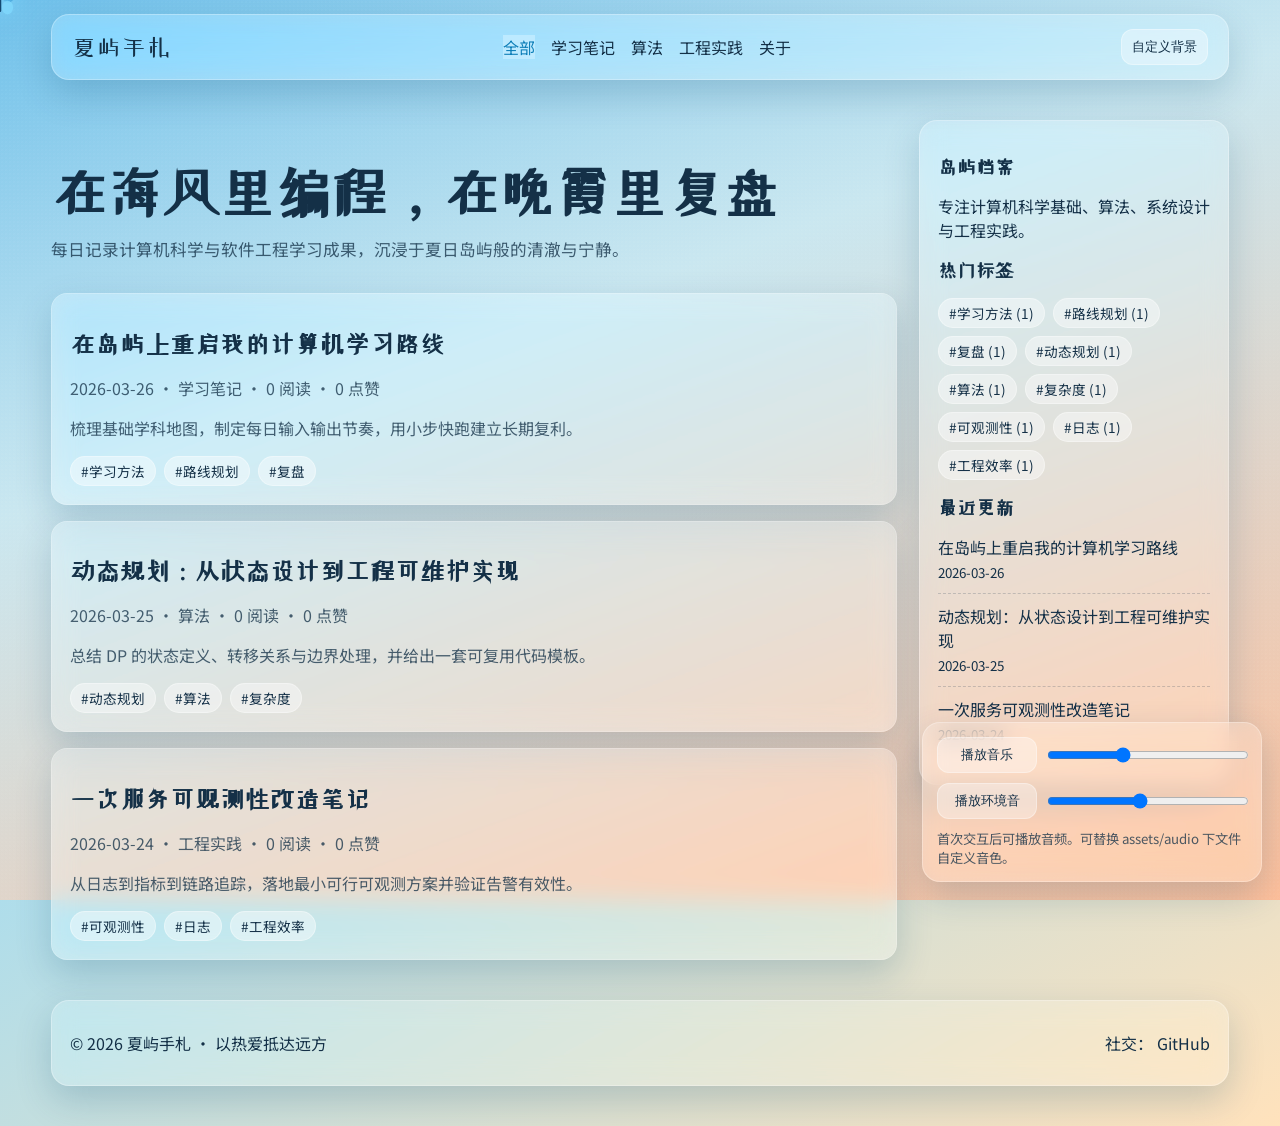
==== index.html @ 7aad9e55 "feat: initialize immersive summer-island personal blog" ====
<!doctype html>
<html lang="zh-CN">
  <head>
    <meta charset="UTF-8" />
    <meta name="viewport" content="width=device-width, initial-scale=1.0" />
    <title>夏屿手札 | 学习博客</title>
    <meta
      name="description"
      content="记录计算机科学与软件工程学习成果的夏日岛屿风格个人博客。"
    />
    <link rel="preconnect" href="https://fonts.googleapis.com" />
    <link rel="preconnect" href="https://fonts.gstatic.com" crossorigin />
    <link
      href="https://fonts.googleapis.com/css2?family=ZCOOL+XiaoWei&family=Noto+Sans+SC:wght@300;400;500;700&display=swap"
      rel="stylesheet"
    />
    <link rel="stylesheet" href="styles/main.css" />
  </head>
  <body>
    <div id="bg-layer" aria-hidden="true">
      <video id="bg-video" autoplay muted loop playsinline preload="metadata"></video>
      <div id="bg-image"></div>
      <div class="bg-overlay"></div>
      <div class="noise-overlay"></div>
    </div>

    <canvas id="fx-canvas" aria-hidden="true"></canvas>
    <div id="custom-cursor" aria-hidden="true"></div>

    <header class="top-nav glass">
      <div class="brand">夏屿手札</div>
      <nav>
        <a href="#" data-category="all" class="category-link active">全部</a>
        <a href="#" data-category="学习笔记" class="category-link">学习笔记</a>
        <a href="#" data-category="算法" class="category-link">算法</a>
        <a href="#" data-category="工程实践" class="category-link">工程实践</a>
        <a href="#about">关于</a>
      </nav>
      <button id="open-settings" class="ghost-btn">自定义背景</button>
    </header>

    <main class="layout">
      <section class="content-column" id="parallax-content">
        <h1 class="hero-title">在海风里编程，在晚霞里复盘</h1>
        <p class="hero-subtitle">
          每日记录计算机科学与软件工程学习成果，沉浸于夏日岛屿般的清澈与宁静。
        </p>
        <div id="post-list" class="post-list"></div>
      </section>

      <aside class="sidebar glass">
        <section>
          <h3>岛屿档案</h3>
          <p>
            专注计算机科学基础、算法、系统设计与工程实践。
          </p>
        </section>
        <section>
          <h3>热门标签</h3>
          <div id="tag-cloud" class="tag-cloud"></div>
        </section>
        <section>
          <h3>最近更新</h3>
          <ul id="recent-list" class="recent-list"></ul>
        </section>
      </aside>
    </main>

    <footer class="site-footer glass" id="about">
      <p>© <span id="year"></span> 夏屿手札 · 以热爱抵达远方</p>
      <p>
        社交：
        <a href="https://github.com/" target="_blank" rel="noreferrer">GitHub</a>
      </p>
    </footer>

    <section id="settings-panel" class="settings-panel glass" aria-hidden="true">
      <div class="settings-header">
        <h2>沉浸设置</h2>
        <button id="close-settings" class="ghost-btn">关闭</button>
      </div>

      <div class="setting-group">
        <h4>预设背景</h4>
        <div id="preset-grid" class="preset-grid"></div>
      </div>

      <div class="setting-group">
        <h4>上传自定义背景</h4>
        <input id="upload-bg" type="file" accept="image/*,video/*" />
        <p class="hint">支持图片/视频，建议小于 4MB（用于本地存储持久化）。</p>
      </div>

      <div class="setting-group">
        <h4>鼠标风格</h4>
        <label>
          蝴蝶尺寸
          <input id="cursor-size" type="range" min="24" max="72" value="40" />
        </label>
        <label>
          尾迹强度
          <input id="trail-density" type="range" min="4" max="20" value="10" />
        </label>
        <label>
          尾迹颜色
          <input id="trail-color" type="color" value="#7dd8ff" />
        </label>
        <label>
          点击波纹颜色
          <input id="click-color" type="color" value="#9ad9ff" />
        </label>
      </div>
    </section>

    <section class="audio-dock glass" aria-label="音频控制">
      <div class="audio-row">
        <button id="toggle-music" class="audio-btn">播放音乐</button>
        <input id="music-volume" type="range" min="0" max="1" step="0.01" value="0.35" />
      </div>
      <div class="audio-row">
        <button id="toggle-ambient" class="audio-btn">播放环境音</button>
        <input id="ambient-volume" type="range" min="0" max="1" step="0.01" value="0.45" />
      </div>
      <p id="audio-tip" class="hint">首次交互后可播放音频。可替换 assets/audio 下文件自定义音色。</p>
    </section>

    <audio id="music-audio" loop preload="none" src="assets/audio/bgm.mp3"></audio>
    <audio id="ambient-audio" loop preload="none" src="assets/audio/ambient.mp3"></audio>

    <script src="scripts/core.js"></script>
    <script src="scripts/app.js"></script>
  </body>
</html>
---- styles/main.css ----
:root {
  --sky: #77c8f2;
  --sea: #2f8fc7;
  --sand: #f8f3e7;
  --sunset: #ff9362;
  --leaf: #69b889;
  --glow: #ffe4b5;
  --glass-bg: rgba(243, 251, 255, 0.26);
  --glass-border: rgba(255, 255, 255, 0.28);
  --text-main: #143047;
  --text-soft: rgba(20, 48, 71, 0.76);
  --shadow-soft: 0 14px 36px rgba(6, 68, 110, 0.2);
}

* {
  box-sizing: border-box;
}

html,
body {
  margin: 0;
  min-height: 100%;
  color: var(--text-main);
  font-family: "Noto Sans SC", sans-serif;
}

body {
  cursor: none;
  background: linear-gradient(150deg, #7fd0f7 0%, #9adcf7 35%, #ffe2bc 100%);
  overflow-x: hidden;
}

@media (max-width: 900px), (pointer: coarse) {
  body {
    cursor: auto;
  }
}

#bg-layer {
  position: fixed;
  inset: 0;
  overflow: hidden;
  z-index: -3;
}

#bg-video,
#bg-image {
  width: 100%;
  height: 100%;
  object-fit: cover;
  position: absolute;
  inset: 0;
}

#bg-image {
  background-size: cover;
  background-position: center;
}

.bg-overlay {
  position: absolute;
  inset: 0;
  background: linear-gradient(
    160deg,
    rgba(65, 154, 202, 0.18) 0%,
    rgba(248, 243, 231, 0.4) 38%,
    rgba(255, 147, 98, 0.33) 100%
  );
}

.noise-overlay {
  position: absolute;
  inset: 0;
  background-image: radial-gradient(rgba(255, 255, 255, 0.18) 0.7px, transparent 1px);
  background-size: 4px 4px;
  opacity: 0.35;
  mix-blend-mode: soft-light;
}

.glass {
  background: var(--glass-bg);
  border: 1px solid var(--glass-border);
  border-radius: 18px;
  backdrop-filter: blur(12px) saturate(140%);
  -webkit-backdrop-filter: blur(12px) saturate(140%);
  box-shadow: var(--shadow-soft);
}

.top-nav {
  position: sticky;
  top: 14px;
  margin: 14px auto;
  width: min(1200px, 92vw);
  padding: 14px 20px;
  display: flex;
  align-items: center;
  justify-content: space-between;
  z-index: 10;
}

.brand,
.hero-title,
h1,
h2,
h3,
h4 {
  font-family: "ZCOOL XiaoWei", serif;
}

.brand {
  font-size: 1.45rem;
  letter-spacing: 1px;
}

.top-nav nav {
  display: flex;
  gap: 1rem;
  flex-wrap: wrap;
  align-items: center;
}

a,
.ghost-btn,
.audio-btn {
  color: var(--text-main);
  text-decoration: none;
  transition: transform 0.3s ease, box-shadow 0.3s ease, color 0.3s ease;
}

a:hover,
.ghost-btn:hover,
.audio-btn:hover {
  transform: translateY(-1px) scale(1.02);
  box-shadow: 0 6px 20px rgba(255, 228, 181, 0.52);
  color: #0d7eb8;
}

.layout {
  width: min(1200px, 92vw);
  margin: 40px auto;
  display: grid;
  grid-template-columns: 1fr 310px;
  gap: 22px;
}

.hero-title {
  font-size: clamp(2rem, 5vw, 3.4rem);
  margin-bottom: 0.5rem;
}

.hero-subtitle {
  font-size: 1.04rem;
  color: var(--text-soft);
  margin-bottom: 2rem;
}

.post-list {
  display: grid;
  gap: 16px;
}

.post-card {
  padding: 18px;
  border-radius: 16px;
  position: relative;
}

.post-card::after {
  content: "";
  position: absolute;
  inset: 0;
  border-radius: 16px;
  box-shadow: inset 0 0 36px rgba(255, 255, 255, 0.16);
  pointer-events: none;
}

.post-meta,
.post-excerpt {
  color: var(--text-soft);
}

.tag-cloud {
  display: flex;
  flex-wrap: wrap;
  gap: 8px;
}

.tag {
  background: rgba(255, 255, 255, 0.42);
  border: 1px solid rgba(255, 255, 255, 0.35);
  padding: 4px 10px;
  border-radius: 99px;
  font-size: 0.85rem;
}

.sidebar {
  padding: 18px;
  height: fit-content;
  position: sticky;
  top: 110px;
}

.recent-list,
.comment-list {
  margin: 0;
  padding: 0;
  list-style: none;
}

.recent-list li,
.comment-list li {
  margin-bottom: 10px;
  padding-bottom: 10px;
  border-bottom: 1px dashed rgba(20, 48, 71, 0.2);
}

.site-footer {
  width: min(1200px, 92vw);
  margin: 20px auto 40px;
  padding: 14px 18px;
  display: flex;
  justify-content: space-between;
  flex-wrap: wrap;
  gap: 8px;
}

.settings-panel {
  position: fixed;
  right: 18px;
  top: 90px;
  width: min(340px, calc(100vw - 36px));
  padding: 16px;
  z-index: 25;
  opacity: 0;
  pointer-events: none;
  transform: translateY(-10px);
  transition: all 0.3s ease;
}

.settings-panel.open {
  opacity: 1;
  pointer-events: auto;
  transform: translateY(0);
}

.settings-header {
  display: flex;
  justify-content: space-between;
  align-items: center;
}

.setting-group {
  margin-bottom: 1rem;
}

.setting-group label {
  display: block;
  margin: 8px 0;
}

.preset-grid {
  display: grid;
  grid-template-columns: repeat(2, minmax(0, 1fr));
  gap: 8px;
}

.preset-btn,
.ghost-btn,
.audio-btn {
  border: 1px solid rgba(255, 255, 255, 0.35);
  border-radius: 12px;
  padding: 8px 10px;
  background: rgba(255, 255, 255, 0.35);
  cursor: pointer;
}

.preset-btn.active,
.category-link.active {
  border-color: rgba(13, 126, 184, 0.75);
  color: #0d7eb8;
  background: rgba(198, 238, 255, 0.75);
}

.audio-dock {
  position: fixed;
  right: 18px;
  bottom: 18px;
  width: min(340px, calc(100vw - 36px));
  padding: 14px;
  z-index: 20;
}

.audio-row {
  display: grid;
  grid-template-columns: 100px 1fr;
  gap: 8px;
  margin-bottom: 10px;
}

.hint {
  margin: 0;
  font-size: 0.83rem;
  color: var(--text-soft);
}

#fx-canvas {
  position: fixed;
  inset: 0;
  z-index: 28;
  pointer-events: none;
}

#custom-cursor {
  width: var(--cursor-size, 40px);
  height: var(--cursor-size, 40px);
  position: fixed;
  left: 0;
  top: 0;
  z-index: 30;
  pointer-events: none;
  transform: translate(-50%, -50%);
  background: center / contain no-repeat
    url("../assets/images/butterfly.svg");
  filter: drop-shadow(0 0 10px rgba(125, 216, 255, 0.8));
  animation: flutter 2.4s ease-in-out infinite;
}

@keyframes flutter {
  0%,
  100% {
    transform: translate(-50%, -50%) translateY(-2px) rotate(-2deg);
  }
  50% {
    transform: translate(-50%, -50%) translateY(2px) rotate(2deg);
  }
}

.post-layout {
  width: min(1200px, 92vw);
  margin: 40px auto 30px;
  display: grid;
  grid-template-columns: 1fr 320px;
  gap: 20px;
}

.post-main {
  padding: 26px;
}

.markdown-body {
  line-height: 1.8;
}

.markdown-body pre {
  border-radius: 12px;
  overflow: auto;
}

.post-footer {
  margin-top: 18px;
  display: flex;
  align-items: center;
  gap: 12px;
}

.comment-form {
  display: grid;
  gap: 8px;
}

.comment-form input,
.comment-form textarea,
input[type="range"],
input[type="color"],
input[type="file"] {
  width: 100%;
  border-radius: 10px;
  border: 1px solid rgba(255, 255, 255, 0.45);
  background: rgba(255, 255, 255, 0.52);
  padding: 7px 10px;
  color: var(--text-main);
}

.fade-up {
  animation: fadeUp 0.7s ease both;
}

@keyframes fadeUp {
  from {
    opacity: 0;
    transform: translateY(18px);
  }
  to {
    opacity: 1;
    transform: translateY(0);
  }
}

@media (max-width: 1080px) {
  .layout,
  .post-layout {
    grid-template-columns: 1fr;
  }

  .sidebar {
    position: static;
  }
}

@media (max-width: 900px), (pointer: coarse) {
  #custom-cursor,
  #fx-canvas {
    display: none;
  }

  .top-nav {
    top: 8px;
    margin-top: 8px;
    margin-bottom: 8px;
  }

  .top-nav nav {
    display: none;
  }

  .audio-dock {
    left: 50%;
    right: auto;
    transform: translateX(-50%);
  }
}
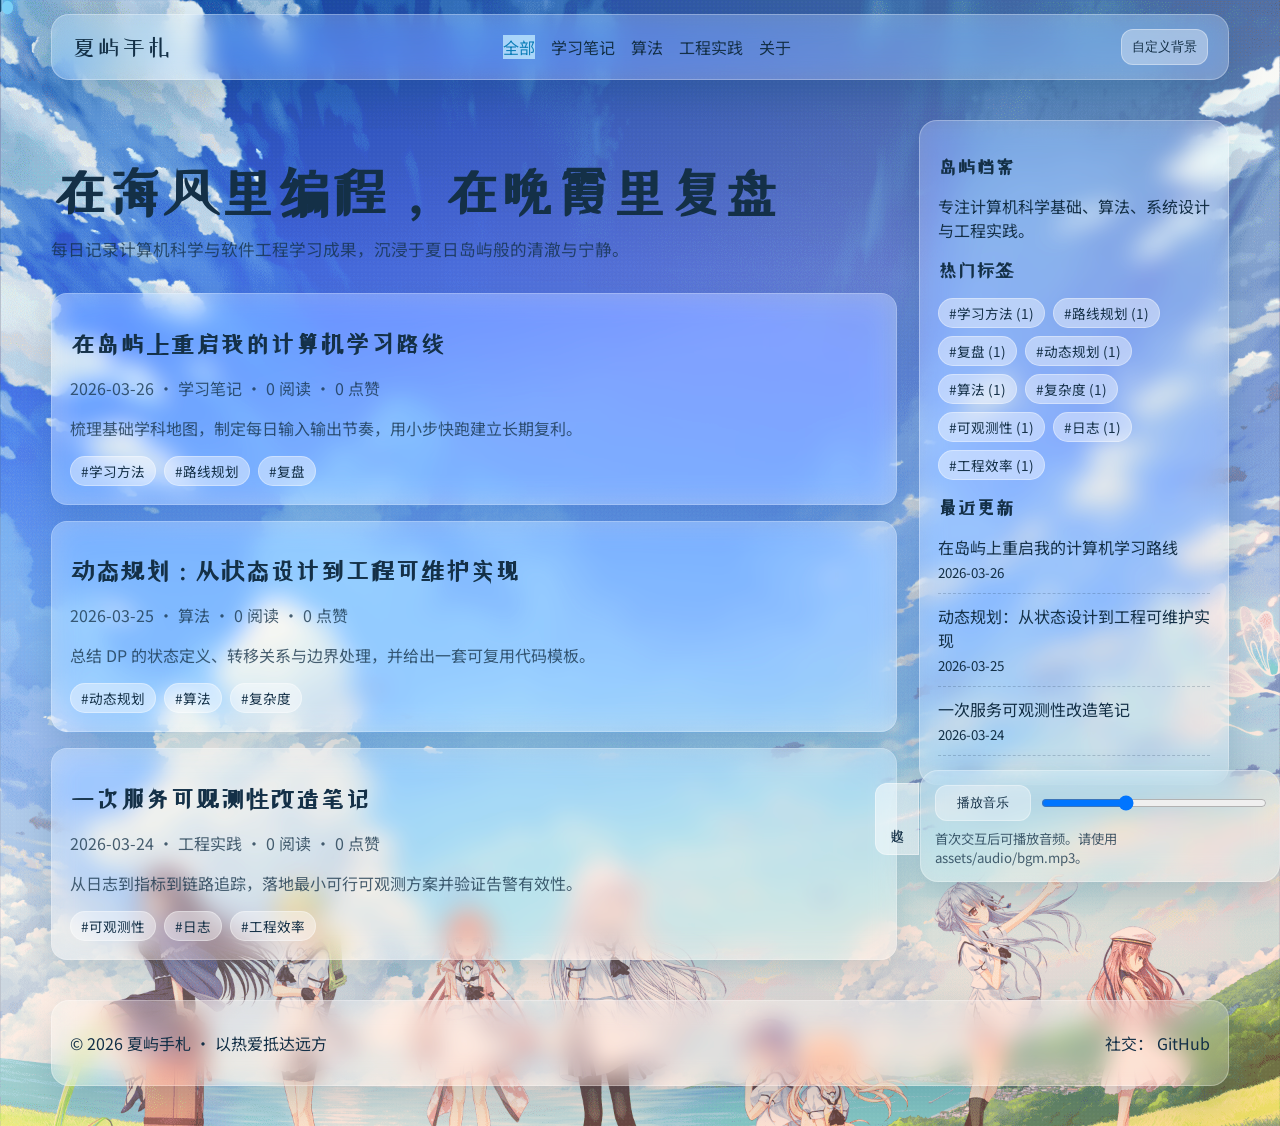
==== commit e29681d5: "ci: fix pages workflow action versions" ====
--- a/index.html
+++ b/index.html
@@ -1,133 +1,128 @@
 <!doctype html>
 <html lang="zh-CN">
-  <head>
+
+<head>
     <meta charset="UTF-8" />
     <meta name="viewport" content="width=device-width, initial-scale=1.0" />
     <title>夏屿手札 | 学习博客</title>
-    <meta
-      name="description"
-      content="记录计算机科学与软件工程学习成果的夏日岛屿风格个人博客。"
-    />
+    <meta name="description" content="记录计算机科学与软件工程学习成果的夏日岛屿风格个人博客。" />
     <link rel="preconnect" href="https://fonts.googleapis.com" />
     <link rel="preconnect" href="https://fonts.gstatic.com" crossorigin />
     <link
-      href="https://fonts.googleapis.com/css2?family=ZCOOL+XiaoWei&family=Noto+Sans+SC:wght@300;400;500;700&display=swap"
-      rel="stylesheet"
-    />
+        href="https://fonts.googleapis.com/css2?family=ZCOOL+XiaoWei&family=Noto+Sans+SC:wght@300;400;500;700&display=swap"
+        rel="stylesheet" />
     <link rel="stylesheet" href="styles/main.css" />
-  </head>
-  <body>
+</head>
+
+<body>
     <div id="bg-layer" aria-hidden="true">
-      <video id="bg-video" autoplay muted loop playsinline preload="metadata"></video>
-      <div id="bg-image"></div>
-      <div class="bg-overlay"></div>
-      <div class="noise-overlay"></div>
+        <video id="bg-video" autoplay muted loop playsinline preload="metadata"></video>
+        <div id="bg-image"></div>
+        <div class="bg-overlay"></div>
+        <div class="noise-overlay"></div>
     </div>
 
     <canvas id="fx-canvas" aria-hidden="true"></canvas>
     <div id="custom-cursor" aria-hidden="true"></div>
 
     <header class="top-nav glass">
-      <div class="brand">夏屿手札</div>
-      <nav>
-        <a href="#" data-category="all" class="category-link active">全部</a>
-        <a href="#" data-category="学习笔记" class="category-link">学习笔记</a>
-        <a href="#" data-category="算法" class="category-link">算法</a>
-        <a href="#" data-category="工程实践" class="category-link">工程实践</a>
-        <a href="#about">关于</a>
-      </nav>
-      <button id="open-settings" class="ghost-btn">自定义背景</button>
+        <div class="brand">夏屿手札</div>
+        <nav>
+            <a href="#" data-category="all" class="category-link active">全部</a>
+            <a href="#" data-category="学习笔记" class="category-link">学习笔记</a>
+            <a href="#" data-category="算法" class="category-link">算法</a>
+            <a href="#" data-category="工程实践" class="category-link">工程实践</a>
+            <a href="#about">关于</a>
+        </nav>
+        <button id="open-settings" class="ghost-btn">自定义背景</button>
     </header>
 
     <main class="layout">
-      <section class="content-column" id="parallax-content">
-        <h1 class="hero-title">在海风里编程，在晚霞里复盘</h1>
-        <p class="hero-subtitle">
-          每日记录计算机科学与软件工程学习成果，沉浸于夏日岛屿般的清澈与宁静。
-        </p>
-        <div id="post-list" class="post-list"></div>
-      </section>
+        <section class="content-column" id="parallax-content">
+            <h1 class="hero-title">在海风里编程，在晚霞里复盘</h1>
+            <p class="hero-subtitle">
+                每日记录计算机科学与软件工程学习成果，沉浸于夏日岛屿般的清澈与宁静。
+            </p>
+            <div id="post-list" class="post-list"></div>
+        </section>
 
-      <aside class="sidebar glass">
-        <section>
-          <h3>岛屿档案</h3>
-          <p>
-            专注计算机科学基础、算法、系统设计与工程实践。
-          </p>
-        </section>
-        <section>
-          <h3>热门标签</h3>
-          <div id="tag-cloud" class="tag-cloud"></div>
-        </section>
-        <section>
-          <h3>最近更新</h3>
-          <ul id="recent-list" class="recent-list"></ul>
-        </section>
-      </aside>
+        <aside class="sidebar glass">
+            <section>
+                <h3>岛屿档案</h3>
+                <p>
+                    专注计算机科学基础、算法、系统设计与工程实践。
+                </p>
+            </section>
+            <section>
+                <h3>热门标签</h3>
+                <div id="tag-cloud" class="tag-cloud"></div>
+            </section>
+            <section>
+                <h3>最近更新</h3>
+                <ul id="recent-list" class="recent-list"></ul>
+            </section>
+        </aside>
     </main>
 
     <footer class="site-footer glass" id="about">
-      <p>© <span id="year"></span> 夏屿手札 · 以热爱抵达远方</p>
-      <p>
-        社交：
-        <a href="https://github.com/" target="_blank" rel="noreferrer">GitHub</a>
-      </p>
+        <p>© <span id="year"></span> 夏屿手札 · 以热爱抵达远方</p>
+        <p>
+            社交：
+            <a href="https://github.com/" target="_blank" rel="noreferrer">GitHub</a>
+        </p>
     </footer>
 
     <section id="settings-panel" class="settings-panel glass" aria-hidden="true">
-      <div class="settings-header">
-        <h2>沉浸设置</h2>
-        <button id="close-settings" class="ghost-btn">关闭</button>
-      </div>
+        <div class="settings-header">
+            <h2>沉浸设置</h2>
+            <button id="close-settings" class="ghost-btn">关闭</button>
+        </div>
 
-      <div class="setting-group">
-        <h4>预设背景</h4>
-        <div id="preset-grid" class="preset-grid"></div>
-      </div>
+        <div class="setting-group">
+            <h4>预设背景</h4>
+            <div id="preset-grid" class="preset-grid"></div>
+        </div>
 
-      <div class="setting-group">
-        <h4>上传自定义背景</h4>
-        <input id="upload-bg" type="file" accept="image/*,video/*" />
-        <p class="hint">支持图片/视频，建议小于 4MB（用于本地存储持久化）。</p>
-      </div>
+        <div class="setting-group">
+            <h4>上传自定义背景</h4>
+            <input id="upload-bg" type="file" accept="image/*,video/*" />
+            <p class="hint">支持图片/视频，建议小于 4MB（用于本地存储持久化）。</p>
+        </div>
 
-      <div class="setting-group">
-        <h4>鼠标风格</h4>
-        <label>
-          蝴蝶尺寸
-          <input id="cursor-size" type="range" min="24" max="72" value="40" />
-        </label>
-        <label>
-          尾迹强度
-          <input id="trail-density" type="range" min="4" max="20" value="10" />
-        </label>
-        <label>
-          尾迹颜色
-          <input id="trail-color" type="color" value="#7dd8ff" />
-        </label>
-        <label>
-          点击波纹颜色
-          <input id="click-color" type="color" value="#9ad9ff" />
-        </label>
-      </div>
+        <div class="setting-group">
+            <h4>鼠标风格</h4>
+            <label>
+                蝴蝶尺寸
+                <input id="cursor-size" type="range" min="24" max="72" value="40" />
+            </label>
+            <label>
+                尾迹强度
+                <input id="trail-density" type="range" min="4" max="20" value="10" />
+            </label>
+            <label>
+                尾迹颜色
+                <input id="trail-color" type="color" value="#7dd8ff" />
+            </label>
+            <label>
+                点击波纹颜色
+                <input id="click-color" type="color" value="#9ad9ff" />
+            </label>
+        </div>
     </section>
 
-    <section class="audio-dock glass" aria-label="音频控制">
-      <div class="audio-row">
-        <button id="toggle-music" class="audio-btn">播放音乐</button>
-        <input id="music-volume" type="range" min="0" max="1" step="0.01" value="0.35" />
-      </div>
-      <div class="audio-row">
-        <button id="toggle-ambient" class="audio-btn">播放环境音</button>
-        <input id="ambient-volume" type="range" min="0" max="1" step="0.01" value="0.45" />
-      </div>
-      <p id="audio-tip" class="hint">首次交互后可播放音频。可替换 assets/audio 下文件自定义音色。</p>
+    <section id="audio-dock" class="audio-dock glass" aria-label="音频控制">
+        <button id="audio-dock-toggle" class="audio-dock-toggle" aria-expanded="true" aria-label="隐藏播放器">收起</button>
+        <div class="audio-row">
+            <button id="toggle-music" class="audio-btn">播放音乐</button>
+            <input id="music-volume" type="range" min="0" max="1" step="0.01" value="0.35" />
+        </div>
+        <p id="audio-tip" class="hint">首次交互后可播放音频。请使用 assets/audio/bgm.mp3。</p>
     </section>
 
     <audio id="music-audio" loop preload="none" src="assets/audio/bgm.mp3"></audio>
-    <audio id="ambient-audio" loop preload="none" src="assets/audio/ambient.mp3"></audio>
 
     <script src="scripts/core.js"></script>
     <script src="scripts/app.js"></script>
-  </body>
+</body>
+
 </html>
--- a/styles/main.css
+++ b/styles/main.css
@@ -1,101 +1,105 @@
 :root {
-  --sky: #77c8f2;
-  --sea: #2f8fc7;
-  --sand: #f8f3e7;
-  --sunset: #ff9362;
-  --leaf: #69b889;
-  --glow: #ffe4b5;
-  --glass-bg: rgba(243, 251, 255, 0.26);
-  --glass-border: rgba(255, 255, 255, 0.28);
-  --text-main: #143047;
-  --text-soft: rgba(20, 48, 71, 0.76);
-  --shadow-soft: 0 14px 36px rgba(6, 68, 110, 0.2);
+    --sky: #77c8f2;
+    --sea: #2f8fc7;
+    --sand: #f8f3e7;
+    --sunset: #ff9362;
+    --leaf: #69b889;
+    --glow: #ffe4b5;
+    --glass-bg: rgba(243, 251, 255, 0.26);
+    --glass-border: rgba(255, 255, 255, 0.28);
+    --text-main: #143047;
+    --text-soft: rgba(20, 48, 71, 0.76);
+    --shadow-soft: 0 14px 36px rgba(6, 68, 110, 0.2);
 }
 
 * {
-  box-sizing: border-box;
+    box-sizing: border-box;
 }
 
 html,
 body {
-  margin: 0;
-  min-height: 100%;
-  color: var(--text-main);
-  font-family: "Noto Sans SC", sans-serif;
+    margin: 0;
+    min-height: 100%;
+    color: var(--text-main);
+    font-family: "Noto Sans SC", sans-serif;
 }
 
 body {
-  cursor: none;
-  background: linear-gradient(150deg, #7fd0f7 0%, #9adcf7 35%, #ffe2bc 100%);
-  overflow-x: hidden;
-}
-
-@media (max-width: 900px), (pointer: coarse) {
-  body {
-    cursor: auto;
-  }
+    cursor: none;
+    background: linear-gradient(150deg, #7fd0f7 0%, #9adcf7 35%, #ffe2bc 100%);
+    overflow-x: hidden;
+}
+
+@media (max-width: 900px),
+(pointer: coarse) {
+    body {
+        cursor: auto;
+    }
 }
 
 #bg-layer {
-  position: fixed;
-  inset: 0;
-  overflow: hidden;
-  z-index: -3;
+    position: absolute;
+    left: 0;
+    top: 0;
+    width: 100%;
+    height: var(--bg-layer-height, 100vh);
+    overflow: hidden;
+    z-index: -3;
+    pointer-events: none;
 }
 
 #bg-video,
 #bg-image {
-  width: 100%;
-  height: 100%;
-  object-fit: cover;
-  position: absolute;
-  inset: 0;
+    width: 100%;
+    height: 100%;
+    object-fit: cover;
+    position: absolute;
+    inset: 0;
 }
 
 #bg-image {
-  background-size: cover;
-  background-position: center;
+    background-size: cover;
+    background-position: center top;
+    background-repeat: no-repeat;
 }
 
 .bg-overlay {
-  position: absolute;
-  inset: 0;
-  background: linear-gradient(
-    160deg,
-    rgba(65, 154, 202, 0.18) 0%,
-    rgba(248, 243, 231, 0.4) 38%,
-    rgba(255, 147, 98, 0.33) 100%
-  );
+    position: absolute;
+    inset: 0;
+    background: linear-gradient(160deg,
+            rgba(65, 154, 202, 0.18) 0%,
+            rgba(248, 243, 231, 0.4) 38%,
+            rgba(255, 147, 98, 0.33) 100%);
 }
 
 .noise-overlay {
-  position: absolute;
-  inset: 0;
-  background-image: radial-gradient(rgba(255, 255, 255, 0.18) 0.7px, transparent 1px);
-  background-size: 4px 4px;
-  opacity: 0.35;
-  mix-blend-mode: soft-light;
+    position: absolute;
+    inset: 0;
+    background-image: radial-gradient(rgba(255, 255, 255, 0.18) 0.7px, transparent 1px);
+    background-size: 4px 4px;
+    opacity: 0.35;
+    mix-blend-mode: soft-light;
 }
 
 .glass {
-  background: var(--glass-bg);
-  border: 1px solid var(--glass-border);
-  border-radius: 18px;
-  backdrop-filter: blur(12px) saturate(140%);
-  -webkit-backdrop-filter: blur(12px) saturate(140%);
-  box-shadow: var(--shadow-soft);
+    background: var(--glass-bg);
+    border: 1px solid var(--glass-border);
+    border-radius: 18px;
+    backdrop-filter: blur(12px) saturate(140%);
+    -webkit-backdrop-filter: blur(12px) saturate(140%);
+    box-shadow: var(--shadow-soft);
 }
 
 .top-nav {
-  position: sticky;
-  top: 14px;
-  margin: 14px auto;
-  width: min(1200px, 92vw);
-  padding: 14px 20px;
-  display: flex;
-  align-items: center;
-  justify-content: space-between;
-  z-index: 10;
+    position: sticky;
+    top: 14px;
+    margin: 14px auto;
+    width: min(1200px, 92vw);
+    padding: 14px 20px;
+    display: flex;
+    align-items: center;
+    justify-content: space-between;
+    z-index: 10;
 }
 
 .brand,
@@ -104,268 +108,289 @@
 h2,
 h3,
 h4 {
-  font-family: "ZCOOL XiaoWei", serif;
+    font-family: "ZCOOL XiaoWei", serif;
 }
 
 .brand {
-  font-size: 1.45rem;
-  letter-spacing: 1px;
+    font-size: 1.45rem;
+    letter-spacing: 1px;
 }
 
 .top-nav nav {
-  display: flex;
-  gap: 1rem;
-  flex-wrap: wrap;
-  align-items: center;
+    display: flex;
+    gap: 1rem;
+    flex-wrap: wrap;
+    align-items: center;
 }
 
 a,
 .ghost-btn,
 .audio-btn {
-  color: var(--text-main);
-  text-decoration: none;
-  transition: transform 0.3s ease, box-shadow 0.3s ease, color 0.3s ease;
+    color: var(--text-main);
+    text-decoration: none;
+    transition: transform 0.3s ease, box-shadow 0.3s ease, color 0.3s ease;
 }
 
 a:hover,
 .ghost-btn:hover,
 .audio-btn:hover {
-  transform: translateY(-1px) scale(1.02);
-  box-shadow: 0 6px 20px rgba(255, 228, 181, 0.52);
-  color: #0d7eb8;
+    transform: translateY(-1px) scale(1.02);
+    box-shadow: 0 6px 20px rgba(255, 228, 181, 0.52);
+    color: #0d7eb8;
 }
 
 .layout {
-  width: min(1200px, 92vw);
-  margin: 40px auto;
-  display: grid;
-  grid-template-columns: 1fr 310px;
-  gap: 22px;
+    width: min(1200px, 92vw);
+    margin: 40px auto;
+    display: grid;
+    grid-template-columns: 1fr 310px;
+    gap: 22px;
 }
 
 .hero-title {
-  font-size: clamp(2rem, 5vw, 3.4rem);
-  margin-bottom: 0.5rem;
+    font-size: clamp(2rem, 5vw, 3.4rem);
+    margin-bottom: 0.5rem;
 }
 
 .hero-subtitle {
-  font-size: 1.04rem;
-  color: var(--text-soft);
-  margin-bottom: 2rem;
+    font-size: 1.04rem;
+    color: var(--text-soft);
+    margin-bottom: 2rem;
 }
 
 .post-list {
-  display: grid;
-  gap: 16px;
+    display: grid;
+    gap: 16px;
 }
 
 .post-card {
-  padding: 18px;
-  border-radius: 16px;
-  position: relative;
+    padding: 18px;
+    border-radius: 16px;
+    position: relative;
 }
 
 .post-card::after {
-  content: "";
-  position: absolute;
-  inset: 0;
-  border-radius: 16px;
-  box-shadow: inset 0 0 36px rgba(255, 255, 255, 0.16);
-  pointer-events: none;
+    content: "";
+    position: absolute;
+    inset: 0;
+    border-radius: 16px;
+    box-shadow: inset 0 0 36px rgba(255, 255, 255, 0.16);
+    pointer-events: none;
 }
 
 .post-meta,
 .post-excerpt {
-  color: var(--text-soft);
+    color: var(--text-soft);
 }
 
 .tag-cloud {
-  display: flex;
-  flex-wrap: wrap;
-  gap: 8px;
+    display: flex;
+    flex-wrap: wrap;
+    gap: 8px;
 }
 
 .tag {
-  background: rgba(255, 255, 255, 0.42);
-  border: 1px solid rgba(255, 255, 255, 0.35);
-  padding: 4px 10px;
-  border-radius: 99px;
-  font-size: 0.85rem;
+    background: rgba(255, 255, 255, 0.42);
+    border: 1px solid rgba(255, 255, 255, 0.35);
+    padding: 4px 10px;
+    border-radius: 99px;
+    font-size: 0.85rem;
 }
 
 .sidebar {
-  padding: 18px;
-  height: fit-content;
-  position: sticky;
-  top: 110px;
+    padding: 18px;
+    height: fit-content;
+    position: sticky;
+    top: 110px;
 }
 
 .recent-list,
 .comment-list {
-  margin: 0;
-  padding: 0;
-  list-style: none;
+    margin: 0;
+    padding: 0;
+    list-style: none;
 }
 
 .recent-list li,
 .comment-list li {
-  margin-bottom: 10px;
-  padding-bottom: 10px;
-  border-bottom: 1px dashed rgba(20, 48, 71, 0.2);
+    margin-bottom: 10px;
+    padding-bottom: 10px;
+    border-bottom: 1px dashed rgba(20, 48, 71, 0.2);
 }
 
 .site-footer {
-  width: min(1200px, 92vw);
-  margin: 20px auto 40px;
-  padding: 14px 18px;
-  display: flex;
-  justify-content: space-between;
-  flex-wrap: wrap;
-  gap: 8px;
+    width: min(1200px, 92vw);
+    margin: 20px auto 40px;
+    padding: 14px 18px;
+    display: flex;
+    justify-content: space-between;
+    flex-wrap: wrap;
+    gap: 8px;
 }
 
 .settings-panel {
-  position: fixed;
-  right: 18px;
-  top: 90px;
-  width: min(340px, calc(100vw - 36px));
-  padding: 16px;
-  z-index: 25;
-  opacity: 0;
-  pointer-events: none;
-  transform: translateY(-10px);
-  transition: all 0.3s ease;
+    position: fixed;
+    right: 18px;
+    top: 90px;
+    width: min(340px, calc(100vw - 36px));
+    padding: 16px;
+    z-index: 25;
+    opacity: 0;
+    pointer-events: none;
+    transform: translateY(-10px);
+    transition: all 0.3s ease;
 }
 
 .settings-panel.open {
-  opacity: 1;
-  pointer-events: auto;
-  transform: translateY(0);
+    opacity: 1;
+    pointer-events: auto;
+    transform: translateY(0);
 }
 
 .settings-header {
-  display: flex;
-  justify-content: space-between;
-  align-items: center;
+    display: flex;
+    justify-content: space-between;
+    align-items: center;
 }
 
 .setting-group {
-  margin-bottom: 1rem;
+    margin-bottom: 1rem;
 }
 
 .setting-group label {
-  display: block;
-  margin: 8px 0;
+    display: block;
+    margin: 8px 0;
 }
 
 .preset-grid {
-  display: grid;
-  grid-template-columns: repeat(2, minmax(0, 1fr));
-  gap: 8px;
+    display: grid;
+    grid-template-columns: repeat(2, minmax(0, 1fr));
+    gap: 8px;
 }
 
 .preset-btn,
 .ghost-btn,
 .audio-btn {
-  border: 1px solid rgba(255, 255, 255, 0.35);
-  border-radius: 12px;
-  padding: 8px 10px;
-  background: rgba(255, 255, 255, 0.35);
-  cursor: pointer;
+    border: 1px solid rgba(255, 255, 255, 0.35);
+    border-radius: 12px;
+    padding: 8px 10px;
+    background: rgba(255, 255, 255, 0.35);
+    cursor: pointer;
 }
 
 .preset-btn.active,
 .category-link.active {
-  border-color: rgba(13, 126, 184, 0.75);
-  color: #0d7eb8;
-  background: rgba(198, 238, 255, 0.75);
+    border-color: rgba(13, 126, 184, 0.75);
+    color: #0d7eb8;
+    background: rgba(198, 238, 255, 0.75);
 }
 
 .audio-dock {
-  position: fixed;
-  right: 18px;
-  bottom: 18px;
-  width: min(340px, calc(100vw - 36px));
-  padding: 14px;
-  z-index: 20;
+    position: fixed;
+    right: 0;
+    bottom: 18px;
+    width: min(360px, calc(100vw - 24px));
+    padding: 14px;
+    z-index: 20;
+    transition: transform 0.25s ease;
+}
+
+.audio-dock.collapsed {
+    transform: translateX(calc(100% - 48px));
+}
+
+.audio-dock-toggle {
+    position: absolute;
+    left: -46px;
+    top: 12px;
+    width: 44px;
+    height: 72px;
+    writing-mode: vertical-rl;
+    text-orientation: mixed;
+    border: 1px solid rgba(255, 255, 255, 0.35);
+    border-radius: 12px 0 0 12px;
+    background: rgba(255, 255, 255, 0.5);
+    color: var(--text-main);
+    cursor: pointer;
 }
 
 .audio-row {
-  display: grid;
-  grid-template-columns: 100px 1fr;
-  gap: 8px;
-  margin-bottom: 10px;
+    display: grid;
+    grid-template-columns: 96px 1fr;
+    gap: 8px;
+    margin-bottom: 8px;
 }
 
 .hint {
-  margin: 0;
-  font-size: 0.83rem;
-  color: var(--text-soft);
+    margin: 0;
+    font-size: 0.83rem;
+    color: var(--text-soft);
 }
 
 #fx-canvas {
-  position: fixed;
-  inset: 0;
-  z-index: 28;
-  pointer-events: none;
+    position: fixed;
+    inset: 0;
+    z-index: 28;
+    pointer-events: none;
 }
 
 #custom-cursor {
-  width: var(--cursor-size, 40px);
-  height: var(--cursor-size, 40px);
-  position: fixed;
-  left: 0;
-  top: 0;
-  z-index: 30;
-  pointer-events: none;
-  transform: translate(-50%, -50%);
-  background: center / contain no-repeat
-    url("../assets/images/butterfly.svg");
-  filter: drop-shadow(0 0 10px rgba(125, 216, 255, 0.8));
-  animation: flutter 2.4s ease-in-out infinite;
+    width: var(--cursor-size, 40px);
+    height: var(--cursor-size, 40px);
+    position: fixed;
+    left: 0;
+    top: 0;
+    z-index: 30;
+    pointer-events: none;
+    transform: translate(-50%, -50%);
+    background: center / contain no-repeat url("../assets/images/butterfly.svg");
+    filter: drop-shadow(0 0 10px rgba(125, 216, 255, 0.8));
+    animation: flutter 2.4s ease-in-out infinite;
 }
 
 @keyframes flutter {
-  0%,
-  100% {
-    transform: translate(-50%, -50%) translateY(-2px) rotate(-2deg);
-  }
-  50% {
-    transform: translate(-50%, -50%) translateY(2px) rotate(2deg);
-  }
+
+    0%,
+    100% {
+        transform: translate(-50%, -50%) translateY(-2px) rotate(-2deg);
+    }
+
+    50% {
+        transform: translate(-50%, -50%) translateY(2px) rotate(2deg);
+    }
 }
 
 .post-layout {
-  width: min(1200px, 92vw);
-  margin: 40px auto 30px;
-  display: grid;
-  grid-template-columns: 1fr 320px;
-  gap: 20px;
+    width: min(1200px, 92vw);
+    margin: 40px auto 30px;
+    display: grid;
+    grid-template-columns: 1fr 320px;
+    gap: 20px;
 }
 
 .post-main {
-  padding: 26px;
+    padding: 26px;
 }
 
 .markdown-body {
-  line-height: 1.8;
+    line-height: 1.8;
 }
 
 .markdown-body pre {
-  border-radius: 12px;
-  overflow: auto;
+    border-radius: 12px;
+    overflow: auto;
 }
 
 .post-footer {
-  margin-top: 18px;
-  display: flex;
-  align-items: center;
-  gap: 12px;
+    margin-top: 18px;
+    display: flex;
+    align-items: center;
+    gap: 12px;
 }
 
 .comment-form {
-  display: grid;
-  gap: 8px;
+    display: grid;
+    gap: 8px;
 }
 
 .comment-form input,
@@ -373,59 +398,76 @@
 input[type="range"],
 input[type="color"],
 input[type="file"] {
-  width: 100%;
-  border-radius: 10px;
-  border: 1px solid rgba(255, 255, 255, 0.45);
-  background: rgba(255, 255, 255, 0.52);
-  padding: 7px 10px;
-  color: var(--text-main);
+    width: 100%;
+    border-radius: 10px;
+    border: 1px solid rgba(255, 255, 255, 0.45);
+    background: rgba(255, 255, 255, 0.52);
+    padding: 7px 10px;
+    color: var(--text-main);
 }
 
 .fade-up {
-  animation: fadeUp 0.7s ease both;
+    animation: fadeUp 0.7s ease both;
 }
 
 @keyframes fadeUp {
-  from {
-    opacity: 0;
-    transform: translateY(18px);
-  }
-  to {
-    opacity: 1;
-    transform: translateY(0);
-  }
+    from {
+        opacity: 0;
+        transform: translateY(18px);
+    }
+
+    to {
+        opacity: 1;
+        transform: translateY(0);
+    }
 }
 
 @media (max-width: 1080px) {
-  .layout,
-  .post-layout {
-    grid-template-columns: 1fr;
-  }
-
-  .sidebar {
-    position: static;
-  }
-}
-
-@media (max-width: 900px), (pointer: coarse) {
-  #custom-cursor,
-  #fx-canvas {
-    display: none;
-  }
-
-  .top-nav {
-    top: 8px;
-    margin-top: 8px;
-    margin-bottom: 8px;
-  }
-
-  .top-nav nav {
-    display: none;
-  }
-
-  .audio-dock {
-    left: 50%;
-    right: auto;
-    transform: translateX(-50%);
-  }
+
+    .layout,
+    .post-layout {
+        grid-template-columns: 1fr;
+    }
+
+    .sidebar {
+        position: static;
+    }
+}
+
+@media (max-width: 900px),
+(pointer: coarse) {
+
+    #custom-cursor,
+    #fx-canvas {
+        display: none;
+    }
+
+    .top-nav {
+        top: 8px;
+        margin-top: 8px;
+        margin-bottom: 8px;
+    }
+
+    .top-nav nav {
+        display: none;
+    }
+
+    .audio-dock {
+        left: 50%;
+        right: auto;
+        transform: translateX(-50%);
+    }
+
+    .audio-dock.collapsed {
+        transform: translateX(calc(-50% + 120px));
+    }
+
+    .audio-dock-toggle {
+        left: 8px;
+        top: -44px;
+        width: 72px;
+        height: 36px;
+        writing-mode: horizontal-tb;
+        border-radius: 12px 12px 0 0;
+    }
 }
